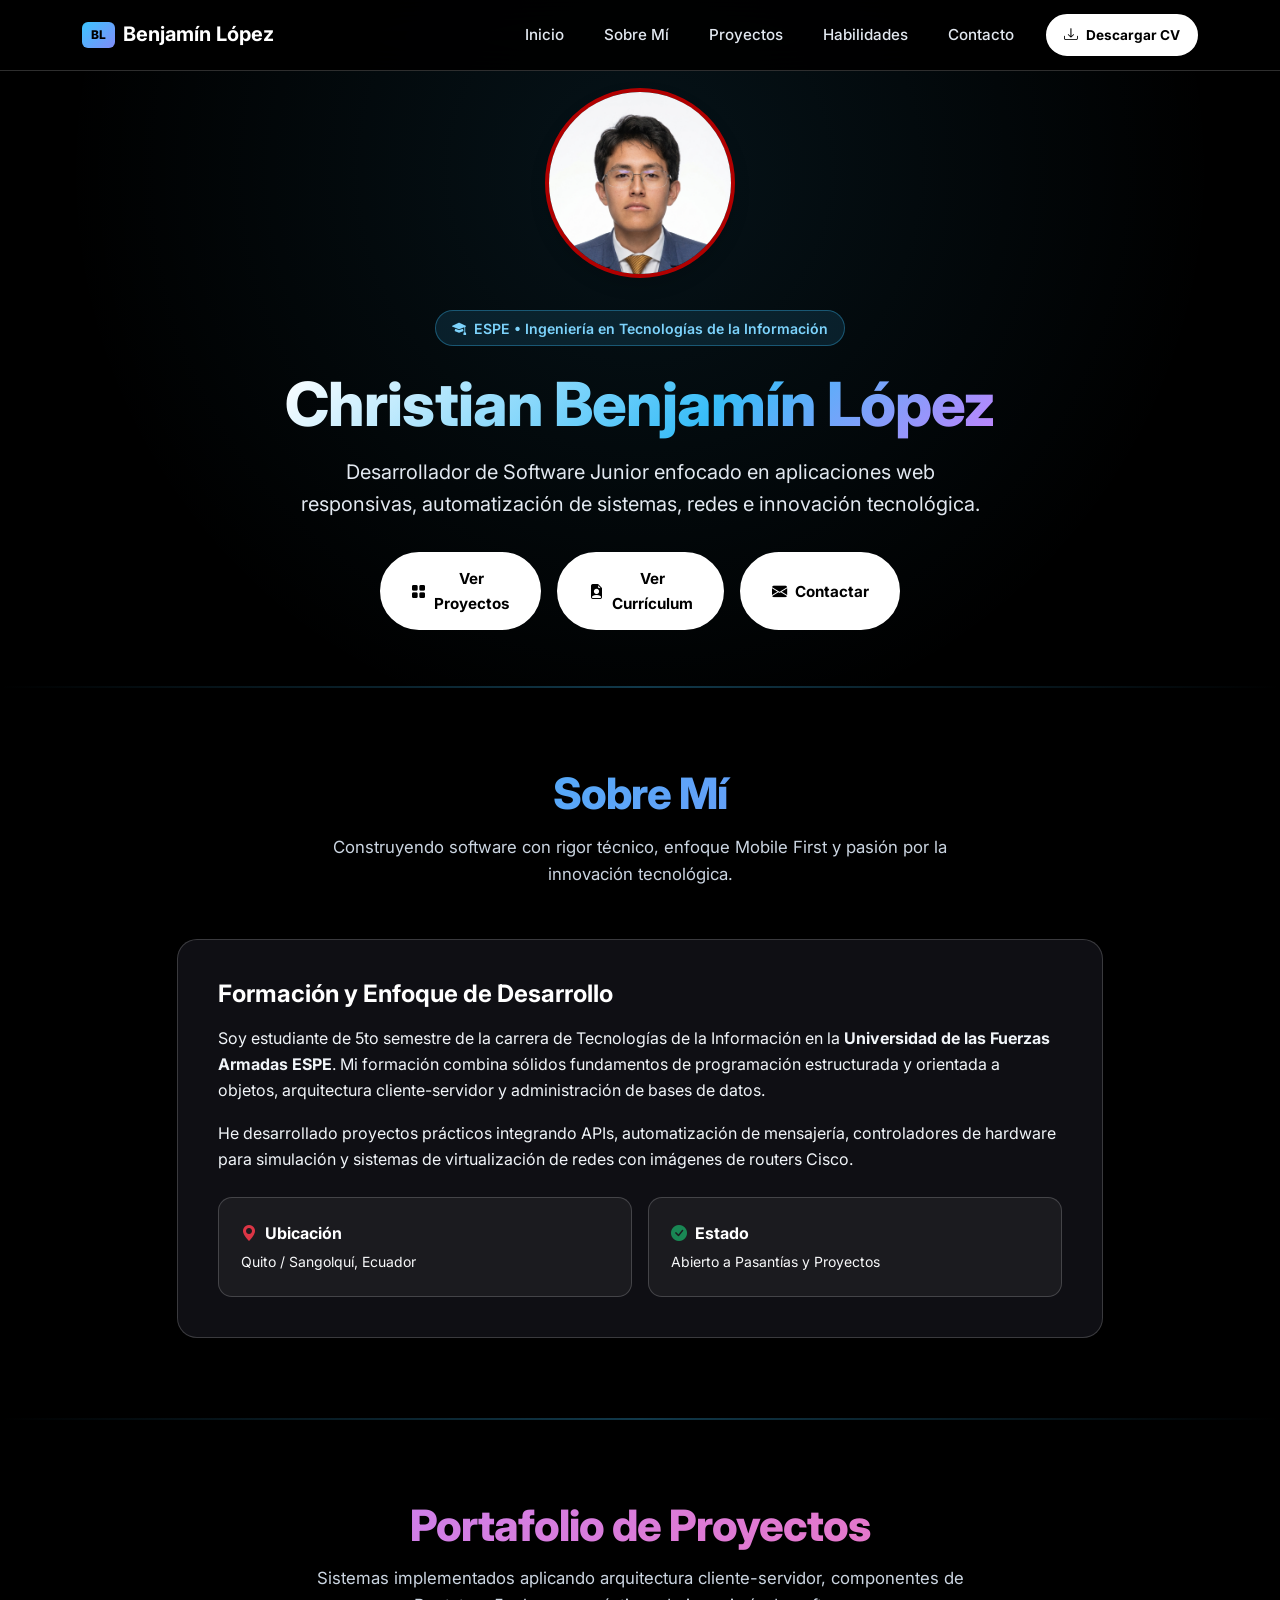
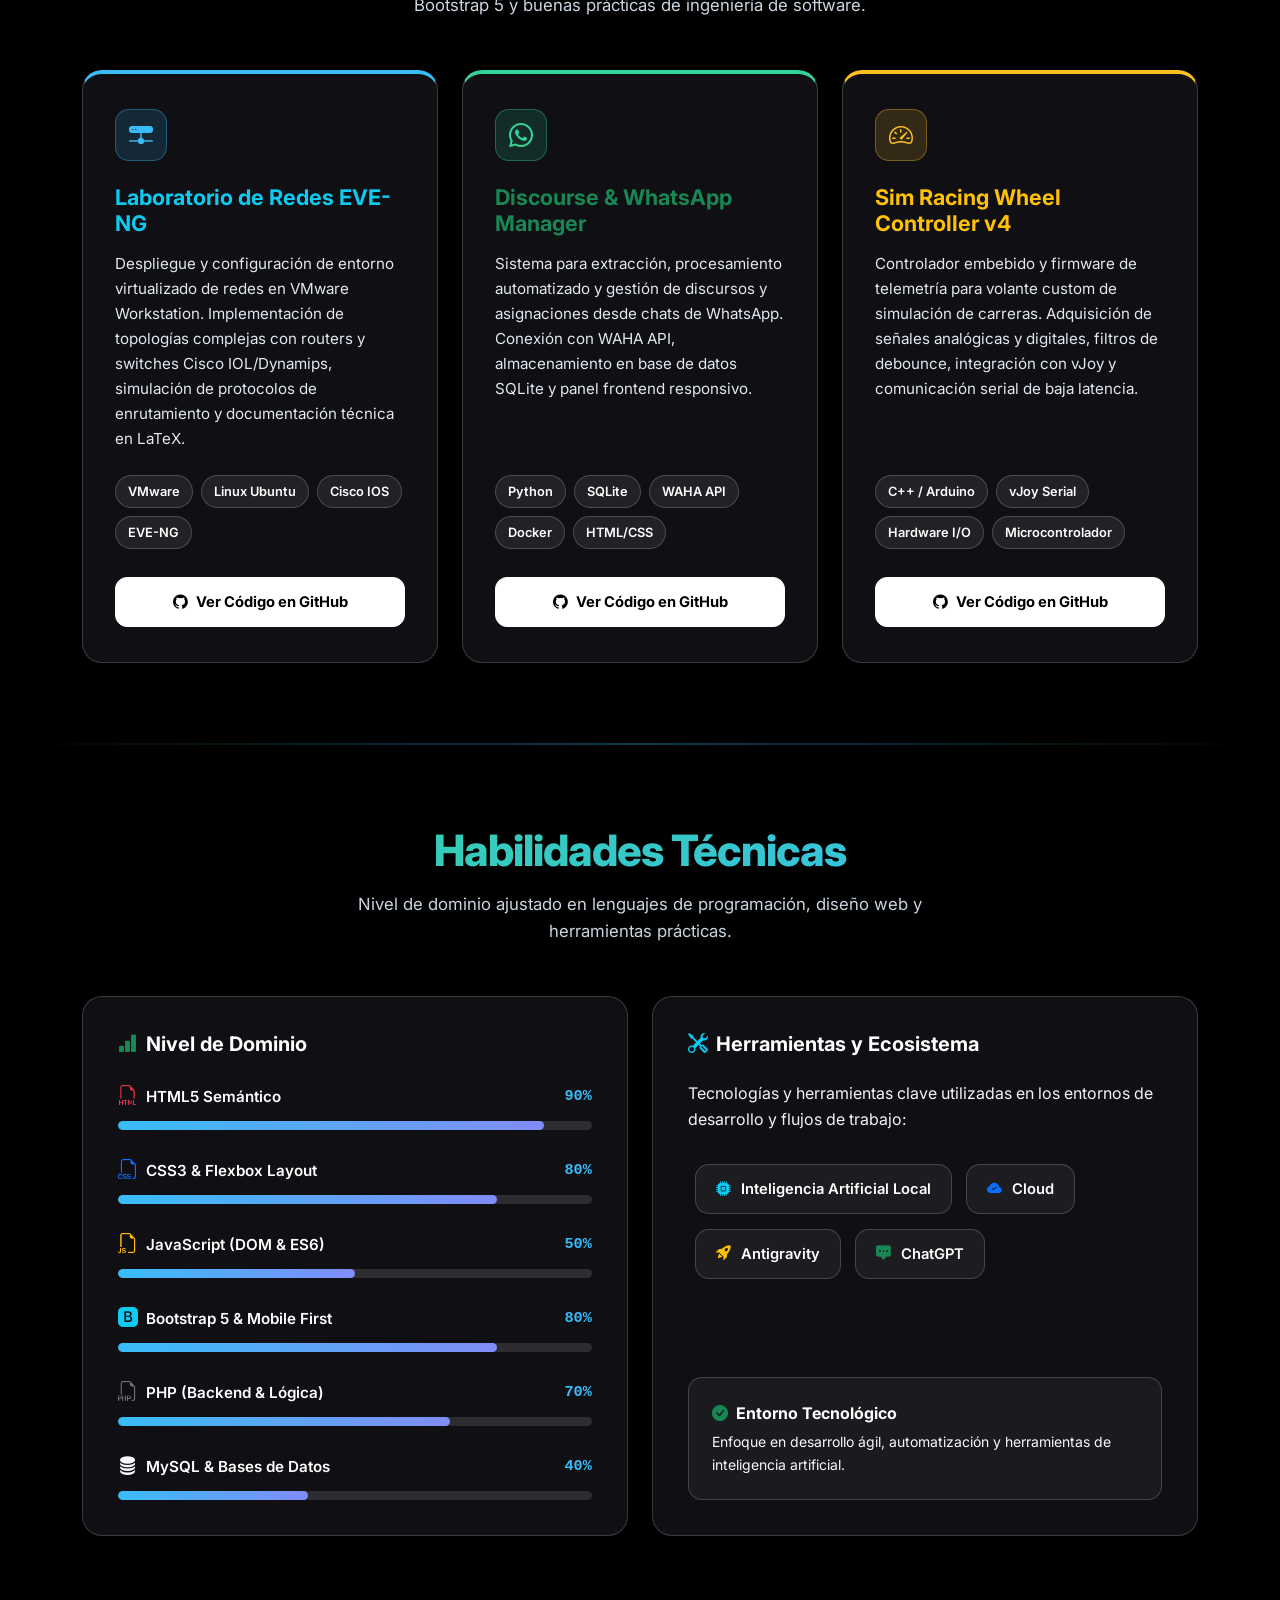
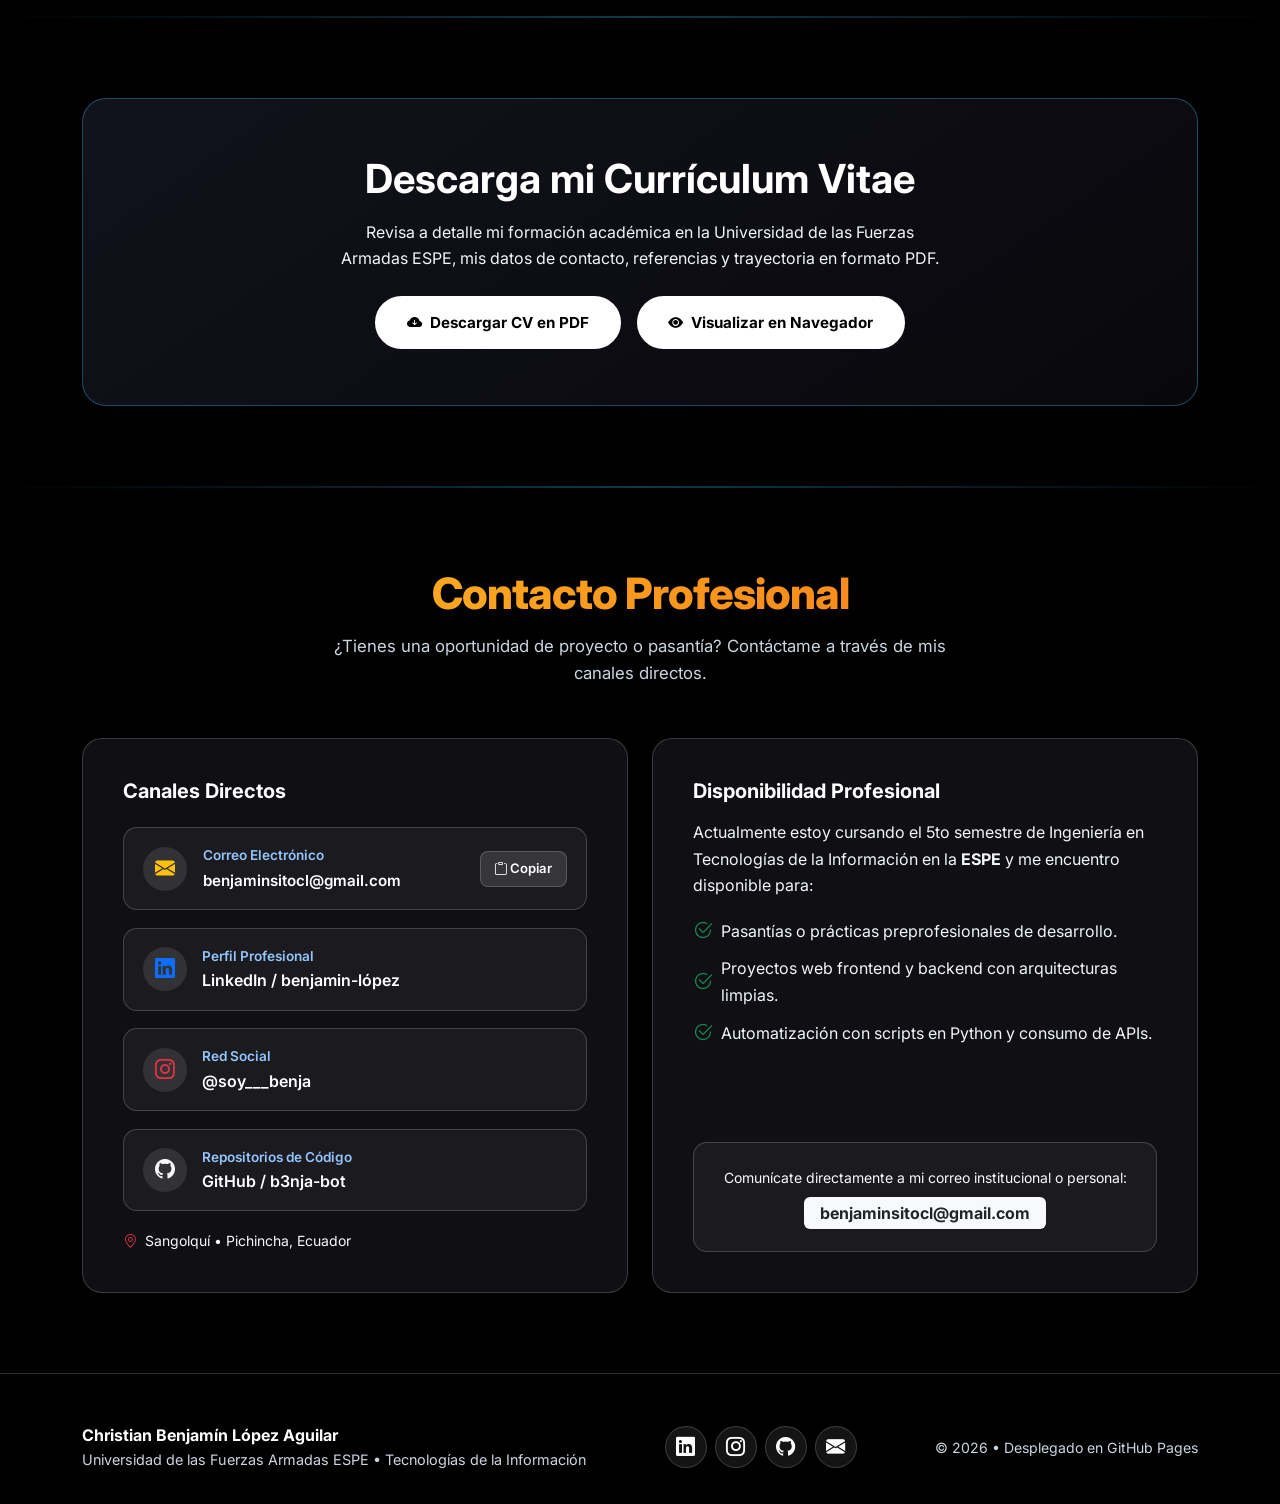
==== Deber 1/index.html @ 5e09d476 "refactor: mover portafolio a carpeta Deber 1 y simplificar README" ====
<!doctype html>
<html lang="es">
  <head>
    <meta charset="UTF-8" />
    <!-- Configuración Mobile First -->
    <meta name="viewport" content="width=device-width, initial-scale=1.0" />
    <meta
      name="description"
      content="Portafolio profesional de Christian Benjamín López Aguilar - Desarrollador de Software Junior y estudiante de Tecnologías de la Información en la Universidad de las Fuerzas Armadas ESPE."
    />
    <meta name="author" content="Christian Benjamín López Aguilar" />
    <title>Benjamín López | Portafolio Profesional</title>

    <!-- Google Fonts: Inter -->
    <link rel="preconnect" href="https://fonts.googleapis.com" />
    <link rel="preconnect" href="https://fonts.gstatic.com" crossorigin />
    <link
      href="https://fonts.googleapis.com/css2?family=Inter:wght@300;400;500;600;700;800&display=swap"
      rel="stylesheet"
    />

    <!-- Bootstrap 5.3 CSS -->
    <link
      href="https://cdn.jsdelivr.net/npm/bootstrap@5.3.3/dist/css/bootstrap.min.css"
      rel="stylesheet"
    />
    <!-- Bootstrap Icons -->
    <link
      href="https://cdn.jsdelivr.net/npm/bootstrap-icons@1.11.3/font/bootstrap-icons.min.css"
      rel="stylesheet"
    />
    <!-- Estilos Personalizados Samsung Dark -->
    <link rel="stylesheet" href="css/styles.css" />
  </head>
  <body>
    <!-- // BARRA DE NAVEGACION // -->
    <nav class="navbar navbar-expand-lg navbar-dark fixed-top navbar-samsung">
      <div class="container">
        <a class="navbar-brand-logo" href="#inicio">
          <span class="brand-badge">BL</span>
          <span>Benjamín López</span>
        </a>

        <!-- Botón Hamburguesa para Mobile First -->
        <button
          class="navbar-toggler navbar-toggler-custom"
          type="button"
          data-bs-toggle="collapse"
          data-bs-target="#navbarContent"
          aria-controls="navbarContent"
          aria-expanded="false"
          aria-label="Abrir navegación"
        >
          <span class="navbar-toggler-icon"></span>
        </button>

        <div class="collapse navbar-collapse" id="navbarContent">
          <ul
            class="navbar-nav ms-auto mb-2 mb-lg-0 align-items-lg-center gap-lg-2"
          >
            <li class="nav-item">
              <a class="nav-link nav-link-custom" href="#inicio">Inicio</a>
            </li>
            <li class="nav-item">
              <a class="nav-link nav-link-custom" href="#sobre-mi">Sobre Mí</a>
            </li>
            <li class="nav-item">
              <a class="nav-link nav-link-custom" href="#proyectos"
                >Proyectos</a
              >
            </li>
            <li class="nav-item">
              <a class="nav-link nav-link-custom" href="#habilidades"
                >Habilidades</a
              >
            </li>
            <li class="nav-item">
              <a class="nav-link nav-link-custom" href="#contacto">Contacto</a>
            </li>
            <li class="nav-item ms-lg-2 mt-2 mt-lg-0">
              <a
                href="src/Curriculum_Benjamin_Lopez.pdf"
                download
                class="btn-samsung-primary py-2 px-3 text-nowrap"
                style="font-size: 0.85rem"
              >
                <i class="bi bi-download"></i> Descargar CV
              </a>
            </li>
          </ul>
        </div>
      </div>
    </nav>

    <!-- // HERO SECTION // -->
    <section id="inicio" class="hero-section d-flex align-items-center">
      <div class="container d-flex flex-column align-items-center text-center">
        <!-- Foto de Perfil Circular Profesional desde SRC -->
        <div class="hero-avatar-wrapper">
          <img
            src="img/perfil.png"
            alt="Foto profesional de Benjamín López"
            class="rounded-circle hero-avatar shadow"
          />
        </div>

        <!-- Tag de Carrera e Institución -->
        <div class="hero-tag">
          <i class="bi bi-mortarboard-fill me-1"></i> ESPE • Ingeniería en
          Tecnologías de la Información
        </div>

        <!-- Título Principal y Perfil -->
        <h1 class="hero-title text-gradient-hero">Christian Benjamín López</h1>

        <p class="hero-subtitle">
          Desarrollador de Software Junior enfocado en aplicaciones web
          responsivas, automatización de sistemas, redes e innovación
          tecnológica.
        </p>

        <!-- Botones de Llamado a la Acción (Flexbox) -->
        <div
          class="d-flex flex-column flex-sm-row gap-3 justify-content-center w-100"
          style="max-width: 520px"
        >
          <a href="#proyectos" class="btn-samsung-primary">
            <i class="bi bi-grid-fill"></i> Ver Proyectos
          </a>
          <a
            href="src/Curriculum_Benjamin_Lopez.pdf"
            target="_blank"
            class="btn-samsung-primary"
          >
            <i class="bi bi-file-earmark-person-fill"></i> Ver Currículum
          </a>
          <a href="#contacto" class="btn-samsung-primary">
            <i class="bi bi-envelope-fill"></i> Contactar
          </a>
        </div>
      </div>
    </section>

    <div class="section-divider"></div>

    <!-- // SOBRE MI // -->
    <section id="sobre-mi" class="section-wrapper">
      <div class="container">
        <div class="section-header">
          <h2 class="section-heading text-gradient-cyan">Sobre Mí</h2>
          <p class="section-description">
            Construyendo software con rigor técnico, enfoque Mobile First y
            pasión por la innovación tecnológica.
          </p>
        </div>

        <div class="row justify-content-center">
          <div class="col-12 col-lg-10">
            <div class="about-card">
              <h3 class="h4 text-white mb-3 fw-bold">
                Formación y Enfoque de Desarrollo
              </h3>
              <p class="mb-3">
                Soy estudiante de 5to semestre de la carrera de Tecnologías de
                la Información en la
                <strong>Universidad de las Fuerzas Armadas ESPE</strong>. Mi
                formación combina sólidos fundamentos de programación
                estructurada y orientada a objetos, arquitectura
                cliente-servidor y administración de bases de datos.
              </p>
              <p class="mb-4">
                He desarrollado proyectos prácticos integrando APIs,
                automatización de mensajería, controladores de hardware para
                simulación y sistemas de virtualización de redes con imágenes de
                routers Cisco.
              </p>

              <!-- Datos Clave en Grid -->
              <div class="row g-3">
                <div class="col-12 col-sm-6">
                  <div class="about-highlight-box">
                    <div class="text-white fw-bold mb-1">
                      <i class="bi bi-geo-alt-fill text-danger me-2"></i
                      >Ubicación
                    </div>
                    <div class="text-light small">
                      Quito / Sangolquí, Ecuador
                    </div>
                  </div>
                </div>
                <div class="col-12 col-sm-6">
                  <div class="about-highlight-box">
                    <div class="text-white fw-bold mb-1">
                      <i class="bi bi-check-circle-fill text-success me-2"></i
                      >Estado
                    </div>
                    <div class="text-light small">
                      Abierto a Pasantías y Proyectos
                    </div>
                  </div>
                </div>
              </div>
            </div>
          </div>
        </div>
      </div>
    </section>

    <div class="section-divider"></div>

    <!-- // PORTAFOLIO DE PROYECTOS // -->
    <section id="proyectos" class="section-wrapper">
      <div class="container">
        <div class="section-header">
          <h2 class="section-heading text-gradient-purple">
            Portafolio de Proyectos
          </h2>
          <p class="section-description">
            Sistemas implementados aplicando arquitectura cliente-servidor,
            componentes de Bootstrap 5 y buenas prácticas de ingeniería de
            software.
          </p>
        </div>

        <!-- Grilla de Bootstrap: 1 tarjeta por fila en móviles (col-12) y 3 en escritorio (col-md-4) -->
        <div class="row g-4">
          <!-- // PROYECTO 1: EVE-NG NETWORKING LAB // -->
          <div class="col-12 col-md-4">
            <div class="project-card project-card-cyan">
              <div class="project-icon-wrapper project-icon-cyan">
                <i class="bi bi-hdd-network-fill"></i>
              </div>
              <h3 class="project-title text-info">
                Laboratorio de Redes EVE-NG
              </h3>
              <p class="project-desc">
                Despliegue y configuración de entorno virtualizado de redes en
                VMware Workstation. Implementación de topologías complejas con
                routers y switches Cisco IOL/Dynamips, simulación de protocolos
                de enrutamiento y documentación técnica en LaTeX.
              </p>
              <div class="tech-badge-container">
                <span class="tech-badge">VMware</span>
                <span class="tech-badge">Linux Ubuntu</span>
                <span class="tech-badge">Cisco IOS</span>
                <span class="tech-badge">EVE-NG</span>
              </div>
              <a
                href="https://github.com/b3nja-bot"
                target="_blank"
                rel="noopener noreferrer"
                class="btn-project-code"
              >
                <i class="bi bi-github"></i> Ver Código en GitHub
              </a>
            </div>
          </div>

          <!-- // PROYECTO 2: DISCOURSE MANAGER // -->
          <div class="col-12 col-md-4">
            <div class="project-card project-card-emerald">
              <div class="project-icon-wrapper project-icon-emerald">
                <i class="bi bi-whatsapp"></i>
              </div>
              <h3 class="project-title text-success">
                Discourse &amp; WhatsApp Manager
              </h3>
              <p class="project-desc">
                Sistema para extracción, procesamiento automatizado y gestión de
                discursos y asignaciones desde chats de WhatsApp. Conexión con
                WAHA API, almacenamiento en base de datos SQLite y panel
                frontend responsivo.
              </p>
              <div class="tech-badge-container">
                <span class="tech-badge">Python</span>
                <span class="tech-badge">SQLite</span>
                <span class="tech-badge">WAHA API</span>
                <span class="tech-badge">Docker</span>
                <span class="tech-badge">HTML/CSS</span>
              </div>
              <a
                href="https://github.com/b3nja-bot"
                target="_blank"
                rel="noopener noreferrer"
                class="btn-project-code"
              >
                <i class="bi bi-github"></i> Ver Código en GitHub
              </a>
            </div>
          </div>

          <!-- // PROYECTO 3: SIM RACING TELEMETRY // -->
          <div class="col-12 col-md-4">
            <div class="project-card project-card-amber">
              <div class="project-icon-wrapper project-icon-amber">
                <i class="bi bi-speedometer2"></i>
              </div>
              <h3 class="project-title text-warning">
                Sim Racing Wheel Controller v4
              </h3>
              <p class="project-desc">
                Controlador embebido y firmware de telemetría para volante
                custom de simulación de carreras. Adquisición de señales
                analógicas y digitales, filtros de debounce, integración con
                vJoy y comunicación serial de baja latencia.
              </p>
              <div class="tech-badge-container">
                <span class="tech-badge">C++ / Arduino</span>
                <span class="tech-badge">vJoy Serial</span>
                <span class="tech-badge">Hardware I/O</span>
                <span class="tech-badge">Microcontrolador</span>
              </div>
              <a
                href="https://github.com/b3nja-bot"
                target="_blank"
                rel="noopener noreferrer"
                class="btn-project-code"
              >
                <i class="bi bi-github"></i> Ver Código en GitHub
              </a>
            </div>
          </div>
        </div>
      </div>
    </section>

    <div class="section-divider"></div>

    <!-- // HABILIDADES TECNICAS (SKILLS) // -->
    <section id="habilidades" class="section-wrapper">
      <div class="container">
        <div class="section-header">
          <h2 class="section-heading text-gradient-emerald">
            Habilidades Técnicas
          </h2>
          <p class="section-description">
            Nivel de dominio ajustado en lenguajes de programación, diseño web y
            herramientas prácticas.
          </p>
        </div>

        <div class="row g-4 align-items-stretch">
          <!-- Columna 1: Barras de Progreso Bootstrap -->
          <div class="col-12 col-lg-6">
            <div class="skills-card">
              <h3
                class="h5 text-white mb-4 fw-bold d-flex align-items-center gap-2"
              >
                <i class="bi bi-bar-chart-fill text-success"></i> Nivel de
                Dominio
              </h3>

              <!-- Skill 1: HTML5 (90%) -->
              <div class="skill-item">
                <div class="skill-info">
                  <span class="skill-name"
                    ><i class="bi bi-filetype-html text-danger fs-5"></i> HTML5
                    Semántico</span
                  >
                  <span class="skill-percent">90%</span>
                </div>
                <div
                  class="progress custom-progress"
                  role="progressbar"
                  aria-label="HTML5"
                  aria-valuenow="90"
                  aria-valuemin="0"
                  aria-valuemax="100"
                >
                  <div
                    class="progress-bar custom-progress-bar"
                    style="width: 90%"
                  ></div>
                </div>
              </div>

              <!-- Skill 2: CSS3 / Flexbox (80%) -->
              <div class="skill-item">
                <div class="skill-info">
                  <span class="skill-name"
                    ><i class="bi bi-filetype-css text-primary fs-5"></i> CSS3
                    &amp; Flexbox Layout</span
                  >
                  <span class="skill-percent">80%</span>
                </div>
                <div
                  class="progress custom-progress"
                  role="progressbar"
                  aria-label="CSS3"
                  aria-valuenow="80"
                  aria-valuemin="0"
                  aria-valuemax="100"
                >
                  <div
                    class="progress-bar custom-progress-bar"
                    style="width: 80%"
                  ></div>
                </div>
              </div>

              <!-- Skill 3: JavaScript (50%) -->
              <div class="skill-item">
                <div class="skill-info">
                  <span class="skill-name"
                    ><i class="bi bi-filetype-js text-warning fs-5"></i>
                    JavaScript (DOM &amp; ES6)</span
                  >
                  <span class="skill-percent">50%</span>
                </div>
                <div
                  class="progress custom-progress"
                  role="progressbar"
                  aria-label="JavaScript"
                  aria-valuenow="50"
                  aria-valuemin="0"
                  aria-valuemax="100"
                >
                  <div
                    class="progress-bar custom-progress-bar"
                    style="width: 50%"
                  ></div>
                </div>
              </div>

              <!-- Skill 4: Bootstrap 5 (80%) -->
              <div class="skill-item">
                <div class="skill-info">
                  <span class="skill-name"
                    ><i class="bi bi-bootstrap-fill text-info fs-5"></i>
                    Bootstrap 5 &amp; Mobile First</span
                  >
                  <span class="skill-percent">80%</span>
                </div>
                <div
                  class="progress custom-progress"
                  role="progressbar"
                  aria-label="Bootstrap 5"
                  aria-valuenow="80"
                  aria-valuemin="0"
                  aria-valuemax="100"
                >
                  <div
                    class="progress-bar custom-progress-bar"
                    style="width: 80%"
                  ></div>
                </div>
              </div>

              <!-- Skill 5: PHP (70%) -->
              <div class="skill-item">
                <div class="skill-info">
                  <span class="skill-name"
                    ><i class="bi bi-filetype-php text-secondary fs-5"></i> PHP
                    (Backend &amp; Lógica)</span
                  >
                  <span class="skill-percent">70%</span>
                </div>
                <div
                  class="progress custom-progress"
                  role="progressbar"
                  aria-label="PHP"
                  aria-valuenow="70"
                  aria-valuemin="0"
                  aria-valuemax="100"
                >
                  <div
                    class="progress-bar custom-progress-bar"
                    style="width: 70%"
                  ></div>
                </div>
              </div>

              <!-- Skill 6: MySQL (40%) -->
              <div class="skill-item mb-0">
                <div class="skill-info">
                  <span class="skill-name"
                    ><i class="bi bi-database-fill text-light fs-5"></i> MySQL
                    &amp; Bases de Datos</span
                  >
                  <span class="skill-percent">40%</span>
                </div>
                <div
                  class="progress custom-progress"
                  role="progressbar"
                  aria-label="MySQL"
                  aria-valuenow="40"
                  aria-valuemin="0"
                  aria-valuemax="100"
                >
                  <div
                    class="progress-bar custom-progress-bar"
                    style="width: 40%"
                  ></div>
                </div>
              </div>
            </div>
          </div>

          <!-- Columna 2: Insignias de Bootstrap y Herramientas -->
          <div class="col-12 col-lg-6">
            <div class="skills-card d-flex flex-column justify-content-between">
              <div>
                <h3
                  class="h5 text-white mb-4 fw-bold d-flex align-items-center gap-2"
                >
                  <i class="bi bi-tools text-info"></i> Herramientas y
                  Ecosistema
                </h3>

                <p class="mb-4">
                  Tecnologías y herramientas clave utilizadas en los entornos de
                  desarrollo y flujos de trabajo:
                </p>

                <!-- Solo las 4 herramientas solicitadas -->
                <div class="d-flex flex-wrap">
                  <span class="skill-pill"
                    ><i class="bi bi-cpu-fill text-info"></i> Inteligencia
                    Artificial Local</span
                  >
                  <span class="skill-pill"
                    ><i class="bi bi-cloud-check-fill text-primary"></i>
                    Cloud</span
                  >
                  <span class="skill-pill"
                    ><i class="bi bi-rocket-takeoff-fill text-warning"></i>
                    Antigravity</span
                  >
                  <span class="skill-pill"
                    ><i class="bi bi-chat-square-dots-fill text-success"></i>
                    ChatGPT</span
                  >
                </div>
              </div>

              <div class="about-highlight-box mt-4">
                <div class="text-white fw-bold mb-1">
                  <i class="bi bi-check-circle-fill text-success me-2"></i
                  >Entorno Tecnológico
                </div>
                <p class="small mb-0 text-light">
                  Enfoque en desarrollo ágil, automatización y herramientas de
                  inteligencia artificial.
                </p>
              </div>
            </div>
          </div>
        </div>
      </div>
    </section>

    <div class="section-divider"></div>

    <!-- // DESCARGA DE CV // -->
    <section class="section-wrapper">
      <div class="container">
        <div class="cv-banner-card text-center">
        

          <h2 class="h1 text-white fw-bold mb-3 ">
            Descarga mi Currículum Vitae
          </h2>
          <p class="mx-auto mb-4" style="max-width: 600px">
            Revisa a detalle mi formación académica en la Universidad de las
            Fuerzas Armadas ESPE, mis datos de contacto, referencias y
            trayectoria en formato PDF.
          </p>

          <!-- Botones con Flexbox -->
          <div
            class="d-flex flex-column flex-sm-row gap-3 justify-content-center"
          >
            <a
              href="src/Curriculum_Benjamin_Lopez.pdf"
              download="Curriculum_Benjamin_Lopez.pdf"
              class="btn-samsung-primary"
            >
              <i class="bi bi-cloud-arrow-down-fill"></i> Descargar CV en PDF
            </a>
            <a
              href="src/Curriculum_Benjamin_Lopez.pdf"
              target="_blank"
              class="btn-samsung-primary"
            >
              <i class="bi bi-eye-fill"></i> Visualizar en Navegador
            </a>
          </div>
        </div>
      </div>
    </section>

    <div class="section-divider"></div>

    <!-- // CONTACTO Y REDES // -->
    <section id="contacto" class="section-wrapper">
      <div class="container">
        <div class="section-header">
          <h2 class="section-heading text-gradient-amber">
            Contacto Profesional
          </h2>
          <p class="section-description">
            ¿Tienes una oportunidad de proyecto o pasantía? Contáctame a través
            de mis canales directos.
          </p>
        </div>

        <div class="row g-4">
          <!-- Enlaces Rápidos y Canales Directos -->
          <div class="col-12 col-lg-6">
            <div class="contact-card">
              <h3 class="h5 text-white mb-4 fw-bold">Canales Directos</h3>

              <!-- Correo con Copiado -->
              <div
                class="contact-link-box d-flex justify-content-between align-items-center"
              >
                <div class="d-flex align-items-center gap-3">
                  <div class="contact-icon-circle text-warning">
                    <i class="bi bi-envelope-fill"></i>
                  </div>
                  <div>
                    <span class="contact-label">Correo Electrónico</span>
                    <span class="contact-email-text"
                      >benjaminsitocl@gmail.com</span
                    >
                  </div>
                </div>
                <button
                  type="button"
                  id="btnCopyEmail"
                  class="copy-email-btn"
                  title="Copiar correo"
                >
                  <i class="bi bi-clipboard"></i> Copiar
                </button>
              </div>

              <!-- LinkedIn -->
              <a
                href="https://www.linkedin.com/in/benjamin-l%C3%B3pez-b51396404?utm_source=share_via&amp;utm_content=profile&amp;utm_medium=member_android"
                target="_blank"
                rel="noopener noreferrer"
                class="contact-link-box"
              >
                <div class="contact-icon-circle text-primary">
                  <i class="bi bi-linkedin"></i>
                </div>
                <div>
                  <span class="contact-label">Perfil Profesional</span>
                  <span class="fw-semibold text-white"
                    >LinkedIn / benjamin-lópez</span
                  >
                </div>
              </a>

              <!-- Instagram -->
              <a
                href="https://www.instagram.com/soy___benja?srtk=bWE3M2FxMW0xbjNr"
                target="_blank"
                rel="noopener noreferrer"
                class="contact-link-box"
              >
                <div class="contact-icon-circle text-danger">
                  <i class="bi bi-instagram"></i>
                </div>
                <div>
                  <span class="contact-label">Red Social</span>
                  <span class="fw-semibold text-white">@soy___benja</span>
                </div>
              </a>

              <!-- GitHub -->
              <a
                href="https://github.com/b3nja-bot"
                target="_blank"
                rel="noopener noreferrer"
                class="contact-link-box"
              >
                <div class="contact-icon-circle text-light">
                  <i class="bi bi-github"></i>
                </div>
                <div>
                  <span class="contact-label">Repositorios de Código</span>
                  <span class="fw-semibold text-white">GitHub / b3nja-bot</span>
                </div>
              </a>

              <div class="small mt-3 text-light">
                <i class="bi bi-geo-alt me-1 text-danger"></i> Sangolquí •
                Pichincha, Ecuador
              </div>
            </div>
          </div>

          <!-- Tarjeta de Mensaje Rápido e Información -->
          <div class="col-12 col-lg-6">
            <div
              class="contact-card d-flex flex-column justify-content-between"
            >
              <div>
                <h3 class="h5 text-white mb-3 fw-bold">
                  Disponibilidad Profesional
                </h3>
                <p class="mb-3">
                  Actualmente estoy cursando el 5to semestre de Ingeniería en
                  Tecnologías de la Información en la <strong>ESPE</strong> y me
                  encuentro disponible para:
                </p>

                <ul class="list-unstyled mb-4">
                  <li class="mb-2 d-flex align-items-center gap-2">
                    <i class="bi bi-check2-circle text-success fs-5"></i>
                    <span
                      >Pasantías o prácticas preprofesionales de
                      desarrollo.</span
                    >
                  </li>
                  <li class="mb-2 d-flex align-items-center gap-2">
                    <i class="bi bi-check2-circle text-success fs-5"></i>
                    <span
                      >Proyectos web frontend y backend con arquitecturas
                      limpias.</span
                    >
                  </li>
                  <li class="mb-2 d-flex align-items-center gap-2">
                    <i class="bi bi-check2-circle text-success fs-5"></i>
                    <span
                      >Automatización con scripts en Python y consumo de
                      APIs.</span
                    >
                  </li>
                </ul>
              </div>

              <div class="about-highlight-box text-center">
                <p class="small text-light mb-2">
                  Comunícate directamente a mi correo institucional o personal:
                </p>
                <span class="badge bg-light text-dark fs-6 py-2 px-3 fw-bold"
                  >benjaminsitocl@gmail.com</span
                >
              </div>
            </div>
          </div>
        </div>
      </div>
    </section>

    <!-- // FOOTER // -->
    <footer class="footer-samsung">
      <div class="container">
        <div
          class="d-flex flex-column flex-md-row justify-content-between align-items-center gap-3"
        >
          <div class="text-center text-md-start">
            <div class="text-white fw-bold fs-6">
              Christian Benjamín López Aguilar
            </div>
            <div class="footer-subtitle">
              Universidad de las Fuerzas Armadas ESPE • Tecnologías de la
              Información
            </div>
          </div>

          <!-- Iconos Sociales -->
          <div class="d-flex gap-2">
            <a
              href="https://www.linkedin.com/in/benjamin-l%C3%B3pez-b51396404?utm_source=share_via&amp;utm_content=profile&amp;utm_medium=member_android"
              target="_blank"
              rel="noopener noreferrer"
              class="social-icon-btn"
              aria-label="LinkedIn"
            >
              <i class="bi bi-linkedin"></i>
            </a>
            <a
              href="https://www.instagram.com/soy___benja?srtk=bWE3M2FxMW0xbjNr"
              target="_blank"
              rel="noopener noreferrer"
              class="social-icon-btn"
              aria-label="Instagram"
            >
              <i class="bi bi-instagram"></i>
            </a>
            <a
              href="https://github.com/b3nja-bot"
              target="_blank"
              rel="noopener noreferrer"
              class="social-icon-btn"
              aria-label="GitHub"
            >
              <i class="bi bi-github"></i>
            </a>
            <a
              href="mailto:benjaminsitocl@gmail.com"
              class="social-icon-btn"
              aria-label="Email"
            >
              <i class="bi bi-envelope-fill"></i>
            </a>
          </div>

          <div class="text-center text-md-end footer-badge-text">
            © 2026 • Desplegado en GitHub Pages
          </div>
        </div>
      </div>
    </footer>

    <!-- Bootstrap 5.3 Bundle con Popper JS -->
    <script src="https://cdn.jsdelivr.net/npm/bootstrap@5.3.3/dist/js/bootstrap.bundle.min.js"></script>
    <!-- Scripts Personalizados -->
    <script src="js/main.js"></script>
  </body>
</html>
---- Deber 1/css/styles.css ----
/* ==========================================================================
   PORTAFOLIO PROFESIONAL - BENJAMÍN LÓPEZ
   ESTILO: SAMSUNG DARK CON ALTA LEGIBILIDAD Y CONTRASTE
   TECNOLOGÍAS: HTML5, CSS3, BOOTSTRAP 5, JAVASCRIPT
   ========================================================================== */

/* // VARIABLES GLOBALES Y PALETA DE COLORES // */
:root {
  --bg-main: #000000;
  --bg-surface-1: #0f0f14;
  --bg-surface-2: #161620;
  --border-subtle: rgba(255, 255, 255, 0.18);
  --border-highlight: rgba(255, 255, 255, 0.35);
  
  /* Textos de alta legibilidad y contraste */
  --text-primary: #ffffff;
  --text-secondary: #f1f5f9; /* Blanco suave muy legible */
  --text-muted: #cbd5e1;     /* Plateado claro, nunca oscuro */
  
  /* Acentos de color temáticos */
  --accent-cyan: #38bdf8;
  --accent-purple: #c084fc;
  --accent-emerald: #34d399;
  --accent-amber: #fbbf24;

  --transition-smooth: all 0.3s cubic-bezier(0.16, 1, 0.3, 1);
}

/* // RESET Y ESTILOS BASE // */
* {
  margin: 0;
  padding: 0;
  box-sizing: border-box;
}

html, body {
  max-width: 100%;
  overflow-x: hidden;
  position: relative;
}

html {
  scroll-behavior: smooth;
  scroll-padding-top: 80px;
}

body {
  background-color: var(--bg-main);
  color: var(--text-secondary);
  font-family: 'Inter', -apple-system, BlinkMacSystemFont, 'Segoe UI', Roboto, sans-serif;
  line-height: 1.65;
  -webkit-font-smoothing: antialiased;
}

/* // TITULOS Y DEGRADADOS DE COLOR // */
.text-gradient-hero {
  background: linear-gradient(135deg, #ffffff 0%, #38bdf8 60%, #c084fc 100%);
  -webkit-background-clip: text;
  -webkit-text-fill-color: transparent;
}

.text-gradient-cyan {
  background: linear-gradient(135deg, #38bdf8, #818cf8);
  -webkit-background-clip: text;
  -webkit-text-fill-color: transparent;
}

.text-gradient-purple {
  background: linear-gradient(135deg, #c084fc, #f472b6);
  -webkit-background-clip: text;
  -webkit-text-fill-color: transparent;
}

.text-gradient-emerald {
  background: linear-gradient(135deg, #34d399, #38bdf8);
  -webkit-background-clip: text;
  -webkit-text-fill-color: transparent;
}

.text-gradient-amber {
  background: linear-gradient(135deg, #fbbf24, #f97316);
  -webkit-background-clip: text;
  -webkit-text-fill-color: transparent;
}

/* // BARRA DE NAVEGACION // */
.navbar-samsung {
  background-color: rgba(0, 0, 0, 0.92);
  backdrop-filter: blur(20px);
  -webkit-backdrop-filter: blur(20px);
  border-bottom: 1px solid var(--border-subtle);
  padding: 0.85rem 0;
  transition: var(--transition-smooth);
}

.navbar-brand-logo {
  font-size: 1.25rem;
  font-weight: 700;
  color: #ffffff;
  display: flex;
  align-items: center;
  gap: 0.5rem;
  text-decoration: none;
}

.brand-badge {
  background: linear-gradient(135deg, #3bc4ff, #818cf8);
  color: #000000;
  font-size: 0.75rem;
  font-weight: 800;
  padding: 0.2rem 0.55rem;
  border-radius: 6px;
}

.nav-link-custom {
  color: #e2e8f0;
  font-size: 0.95rem;
  font-weight: 500;
  padding: 0.5rem 1rem !important;
  border-radius: 9999px;
  transition: var(--transition-smooth);
}

.nav-link-custom:hover,
.nav-link-custom.active {
  color: #ffffff;
  background-color: rgba(56, 189, 248, 0.2);
}

.navbar-toggler-custom {
  border: 1px solid rgba(255, 255, 255, 0.35);
  background: rgba(255, 255, 255, 0.08);
  color: #ffffff;
  padding: 0.45rem 0.75rem;
  border-radius: 8px;
}

.navbar-toggler-custom .navbar-toggler-icon {
  filter: brightness(0) invert(1);
}

/* // HERO SECTION // */
.hero-section {
  min-height: 680px;
  max-height: 840px;
  position: relative;
  padding: 5.5rem 0 3.5rem;
  background: radial-gradient(circle at 50% 25%, rgba(56, 189, 248, 0.1) 0%, transparent 70%);
}

.hero-avatar-wrapper {
  position: relative;
  display: inline-block;
  margin-bottom: 2rem;
}

.hero-avatar {
  width: 190px;
  height: 190px;
  object-fit: cover;
  object-position: center 10%;
  border: 4px solid #b10000;
  transition: var(--transition-smooth);
}

.hero-avatar-wrapper:hover .hero-avatar {
  transform: scale(1.1);
}



.hero-title {
  font-size: clamp(2.2rem, 5.5vw, 3.8rem);
  font-weight: 800;
  letter-spacing: -1px;
  line-height: 1.15;
  margin-bottom: 1rem;
}

.hero-subtitle {
  font-size: clamp(1rem, 2.2vw, 1.25rem);
  color: #e2e8f0;
  font-weight: 400;
  max-width: 680px;
  margin: 0 auto 2rem;
  line-height: 1.6;
}

.hero-tag {
  display: inline-block;
  max-width: 90vw;
  background-color: rgba(56, 189, 248, 0.12);
  border: 1px solid rgba(56, 189, 248, 0.35);
  color: #7dd3fc;
  font-size: clamp(0.78rem, 2.2vw, 0.88rem);
  font-weight: 600;
  padding: 0.35rem 1rem;
  border-radius: 9999px;
  margin-bottom: 1.5rem;
}

/* // BOTONES SAMSUNG // */
.btn-samsung-primary {
  background-color: #ffffff;
  color: #000000;
  font-weight: 700;
  font-size: 0.95rem;
  padding: 0.75rem 1.85rem;
  border-radius: 9999px;
  border: 2px solid #ffffff;
  transition: var(--transition-smooth);
  text-decoration: none;
  display: inline-flex;
  align-items: center;
  justify-content: center;
  gap: 0.5rem;
}

.btn-samsung-primary:hover {
  background-color: #000000;
  color: #ffffff;
  border-color: var(--accent-cyan);
  box-shadow: 0 0 25px rgba(56, 189, 248, 0.4);
  transform: translateY(-2px);
}

/* // SECCIONES COMUNES // */
.section-wrapper {
  padding: 5rem 0;
  position: relative;
}

.section-divider {
  width: 100%;
  height: 2px;
  background: linear-gradient(90deg, transparent, rgba(56, 189, 248, 0.3), transparent);
}

.section-header {
  text-align: center;
  margin-bottom: 3.2rem;
}

.section-heading {
  font-size: clamp(2rem, 3.8vw, 2.7rem);
  font-weight: 800;
  letter-spacing: -1px;
  margin-bottom: 0.85rem;
}

.section-description {
  color: #cbd5e1;
  font-size: 1.05rem;
  max-width: 650px;
  margin: 0 auto;
  line-height: 1.6;
}

/* // SOBRE MI // */
.about-card {
  background-color: var(--bg-surface-1);
  border: 1px solid var(--border-subtle);
  border-radius: 20px;
  padding: 2.5rem;
  transition: var(--transition-smooth);
}

.about-card:hover {
  border-color: var(--accent-cyan);
  background-color: var(--bg-surface-2);
}

.about-highlight-box {
  background: rgba(255, 255, 255, 0.05);
  border: 1px solid var(--border-subtle);
  border-radius: 14px;
  padding: 1.4rem;
}

/* // TARJETAS DE PROYECTOS // */
.project-card {
  background-color: var(--bg-surface-1);
  border: 1px solid var(--border-subtle);
  border-radius: 20px;
  height: 100%;
  display: flex;
  flex-direction: column;
  padding: 2.2rem 2rem;
  transition: var(--transition-smooth);
}

.project-card:hover {
  transform: translateY(-8px);
  box-shadow: 0 20px 40px rgba(0, 0, 0, 0.9);
}

.project-card-cyan {
  border-top: 4px solid var(--accent-cyan);
}
.project-card-cyan:hover {
  border-color: var(--accent-cyan);
  box-shadow: 0 15px 35px rgba(56, 189, 248, 0.25);
}

.project-card-emerald {
  border-top: 4px solid var(--accent-emerald);
}
.project-card-emerald:hover {
  border-color: var(--accent-emerald);
  box-shadow: 0 15px 35px rgba(52, 211, 153, 0.25);
}

.project-card-amber {
  border-top: 4px solid var(--accent-amber);
}
.project-card-amber:hover {
  border-color: var(--accent-amber);
  box-shadow: 0 15px 35px rgba(251, 191, 36, 0.25);
}

.project-icon-wrapper {
  width: 52px;
  height: 52px;
  border-radius: 14px;
  display: flex;
  align-items: center;
  justify-content: center;
  font-size: 1.5rem;
  margin-bottom: 1.5rem;
}

.project-icon-cyan {
  background: rgba(56, 189, 248, 0.15);
  color: var(--accent-cyan);
  border: 1px solid rgba(56, 189, 248, 0.35);
}

.project-icon-emerald {
  background: rgba(52, 211, 153, 0.15);
  color: var(--accent-emerald);
  border: 1px solid rgba(52, 211, 153, 0.35);
}

.project-icon-amber {
  background: rgba(251, 191, 36, 0.15);
  color: var(--accent-amber);
  border: 1px solid rgba(251, 191, 36, 0.35);
}

.project-title {
  font-size: 1.35rem;
  font-weight: 700;
  color: #ffffff;
  margin-bottom: 0.85rem;
}

.project-desc {
  color: #e2e8f0;
  font-size: 0.95rem;
  line-height: 1.65;
  margin-bottom: 1.5rem;
  flex-grow: 1;
}

.tech-badge-container {
  display: flex;
  flex-wrap: wrap;
  gap: 0.5rem;
  margin-bottom: 1.75rem;
}

.tech-badge {
  background-color: rgba(255, 255, 255, 0.08);
  border: 1px solid rgba(255, 255, 255, 0.2);
  color: #ffffff;
  font-size: 0.8rem;
  font-weight: 600;
  padding: 0.3rem 0.75rem;
  border-radius: 9999px;
}

.btn-project-code {
  background: #ffffff;
  color: #000000;
  font-weight: 700;
  font-size: 0.92rem;
  padding: 0.75rem 1rem;
  border-radius: 12px;
  text-decoration: none;
  display: flex;
  align-items: center;
  justify-content: center;
  gap: 0.5rem;
  transition: var(--transition-smooth);
  border: 1px solid #ffffff;
}

.btn-project-code:hover {
  background: #000000;
  color: #ffffff;
  border-color: #ffffff;
  transform: translateY(-2px);
}

/* // HABILIDADES TECNICAS // */
.skills-card {
  background-color: var(--bg-surface-1);
  border: 1px solid var(--border-subtle);
  border-radius: 20px;
  padding: 2.2rem;
  height: 100%;
}

.skills-card:hover {
  border-color: var(--accent-emerald);
  background-color: var(--bg-surface-2);
}

.skill-item {
  margin-bottom: 1.5rem;
}

.skill-info {
  display: flex;
  justify-content: space-between;
  align-items: center;
  margin-bottom: 0.5rem;
  font-size: 0.95rem;
  font-weight: 600;
}

.skill-name {
  color: #ffffff;
  display: flex;
  align-items: center;
  gap: 0.5rem;
}

.skill-percent {
  color: var(--accent-cyan);
  font-size: 0.95rem;
  font-family: monospace;
  font-weight: 700;
}

.custom-progress {
  height: 9px;
  background-color: rgba(255, 255, 255, 0.12);
  border-radius: 9999px;
  overflow: hidden;
}

.custom-progress-bar {
  background: linear-gradient(90deg, #38bdf8, #818cf8);
  border-radius: 9999px;
}

.skill-pill {
  background: rgba(255, 255, 255, 0.06);
  border: 1px solid var(--border-subtle);
  color: #ffffff;
  padding: 0.75rem 1.25rem;
  border-radius: 14px;
  font-size: 0.92rem;
  font-weight: 600;
  display: inline-flex;
  align-items: center;
  gap: 0.6rem;
  margin: 0.45rem;
  transition: var(--transition-smooth);
}

.skill-pill:hover {
  background: rgba(56, 189, 248, 0.2);
  border-color: var(--accent-cyan);
  transform: translateY(-2px);
}

/* // DESCARGA DE CV // */
.cv-banner-card {
  background: linear-gradient(145deg, #12121c 0%, #08080c 100%);
  border: 1px solid rgba(56, 189, 248, 0.35);
  border-radius: 24px;
  padding: 3.5rem 2.5rem;
  position: relative;
  overflow: hidden;
  box-shadow: 0 20px 50px rgba(0, 0, 0, 0.9);
}

/* // CONTACTO Y FOOTER // */
.contact-card {
  background-color: var(--bg-surface-1);
  border: 1px solid var(--border-subtle);
  border-radius: 20px;
  padding: 2.5rem;
  height: 100%;
}

.contact-link-box {
  display: flex;
  align-items: center;
  gap: 0.95rem;
  padding: 1rem 1.2rem;
  background: rgba(255, 255, 255, 0.05);
  border: 1px solid var(--border-subtle);
  border-radius: 14px;
  text-decoration: none;
  color: #ffffff;
  margin-bottom: 1.1rem;
  transition: var(--transition-smooth);
}

.contact-link-box:hover {
  background: rgba(255, 255, 255, 0.1);
  border-color: var(--accent-amber);
  color: #ffffff;
  transform: translateX(4px);
}

.contact-icon-circle {
  width: 44px;
  height: 44px;
  border-radius: 50%;
  background: rgba(255, 255, 255, 0.1);
  display: flex;
  align-items: center;
  justify-content: center;
  font-size: 1.25rem;
  color: #ffffff;
  flex-shrink: 0;
}

.contact-label {
  font-size: 0.85rem;
  font-weight: 600;
  color: #93c5fd; /* Azul claro visible y legible */
  display: block;
}

.contact-email-text {
  font-size: 0.95rem;
  font-weight: 600;
  color: #ffffff;
}

.copy-email-btn {
  background: rgba(255, 255, 255, 0.12);
  border: 1px solid var(--border-subtle);
  color: #ffffff;
  padding: 0.4rem 0.85rem;
  border-radius: 8px;
  font-size: 0.82rem;
  font-weight: 600;
  cursor: pointer;
  transition: var(--transition-smooth);
  white-space: nowrap;
}

.copy-email-btn:hover {
  background: #ffffff;
  color: #000000;
}

/* Footer de Alto Contraste */
.footer-samsung {
  background-color: #000000;
  border-top: 1px solid var(--border-subtle);
  padding: 3rem 0 2rem;
  color: #f1f5f9; /* Texto claro muy legible */
}

.footer-subtitle {
  color: #cbd5e1; /* Plateado claro */
  font-size: 0.9rem;
}

.footer-badge-text {
  color: #cbd5e1;
  font-size: 0.88rem;
}

.social-icon-btn {
  width: 42px;
  height: 42px;
  border-radius: 50%;
  background: rgba(255, 255, 255, 0.08);
  border: 1px solid var(--border-subtle);
  color: #ffffff;
  display: inline-flex;
  align-items: center;
  justify-content: center;
  text-decoration: none;
  font-size: 1.2rem;
  transition: var(--transition-smooth);
}

.social-icon-btn:hover {
  background: #ffffff;
  color: #000000;
  border-color: #ffffff;
  transform: translateY(-3px);
}

/* // RESPONSIVE MOBILE FIRST // */
@media (max-width: 767.98px) {
  .hero-section {
    padding: 5rem 0 2.5rem;
    min-height: auto;
  }

  .hero-avatar {
    width: 160px;
    height: 160px;
  }

  .section-wrapper {
    padding: 3.5rem 0;
  }

  .about-card,
  .skills-card,
  .contact-card,
  .project-card {
    padding: 1.6rem 1.25rem;
    border-radius: 16px;
  }

  .contact-link-box {
    padding: 0.9rem 1rem;
    flex-wrap: wrap;
    gap: 0.75rem;
  }

  .cv-banner-card {
    padding: 2.2rem 1.25rem;
    border-radius: 18px;
  }

  .btn-samsung-primary {
    width: 100%;
  }

  .navbar-brand-logo {
    font-size: 1.1rem;
  }
}
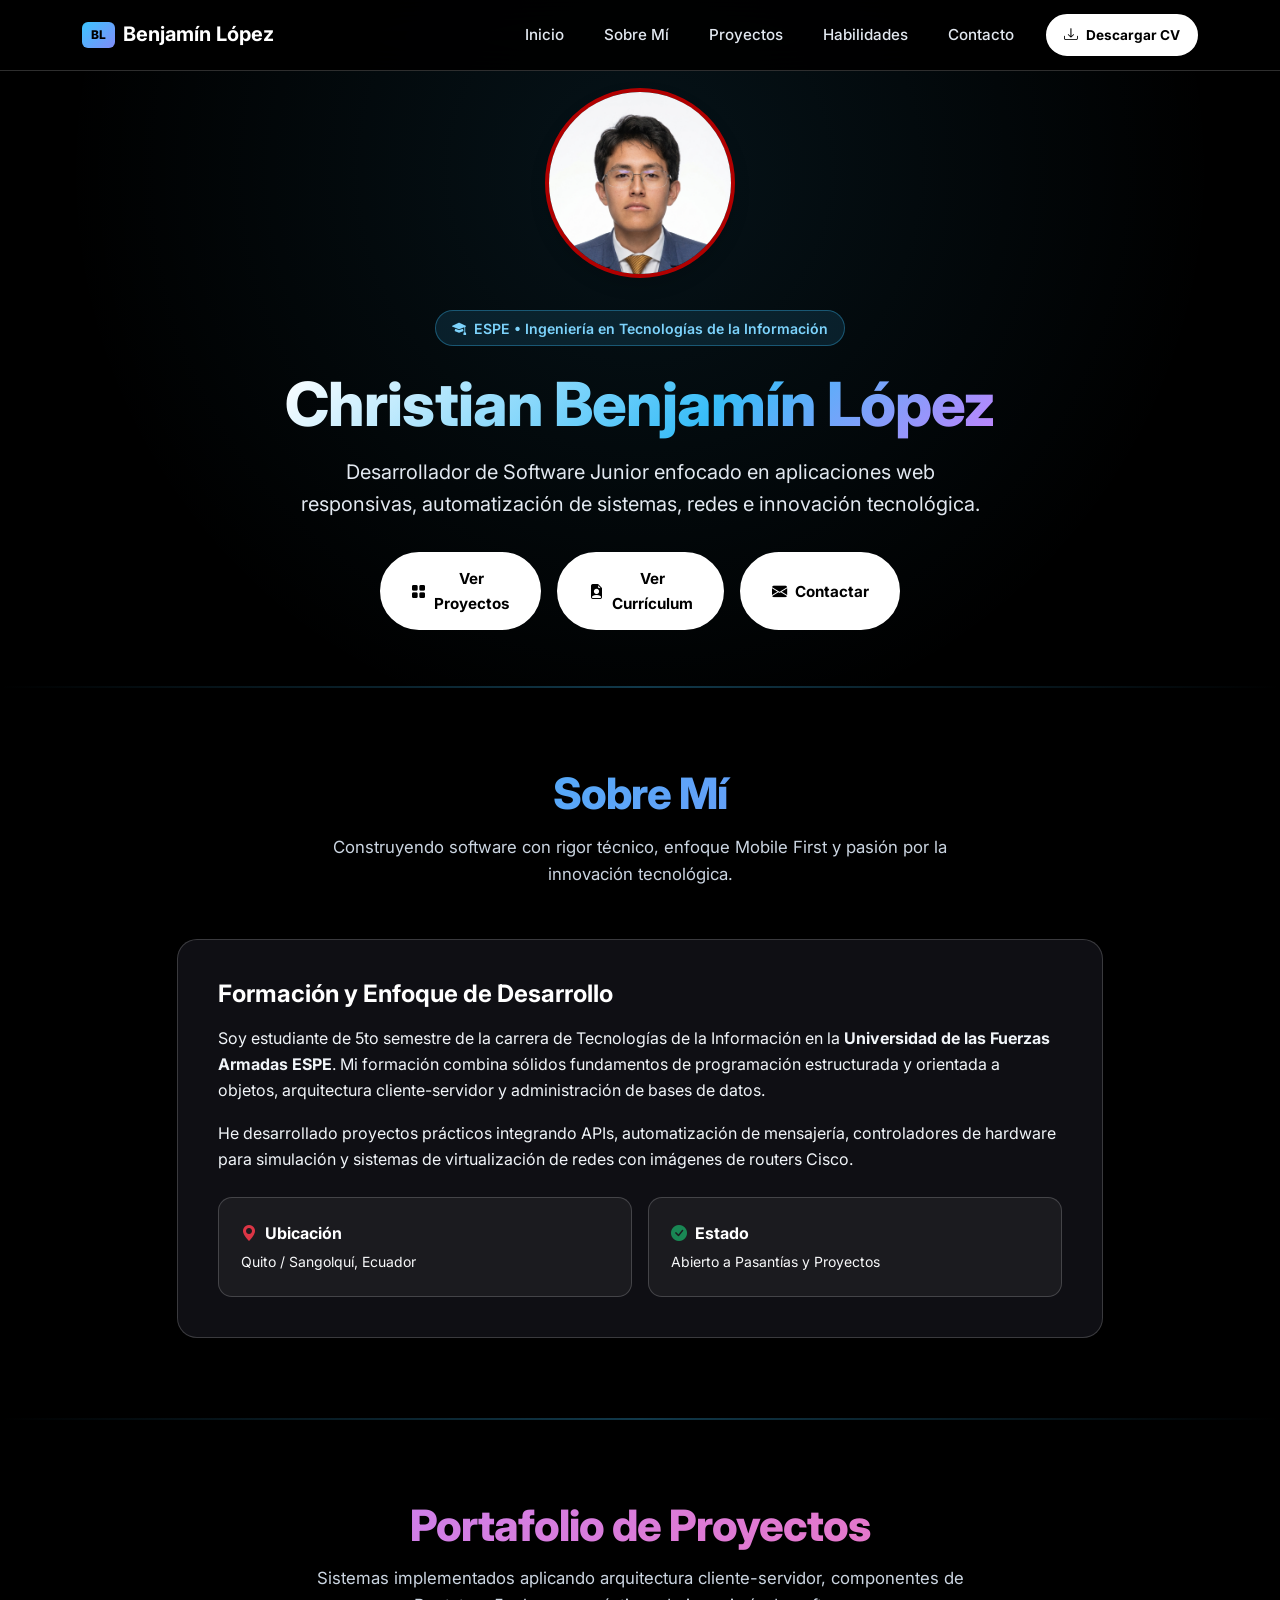
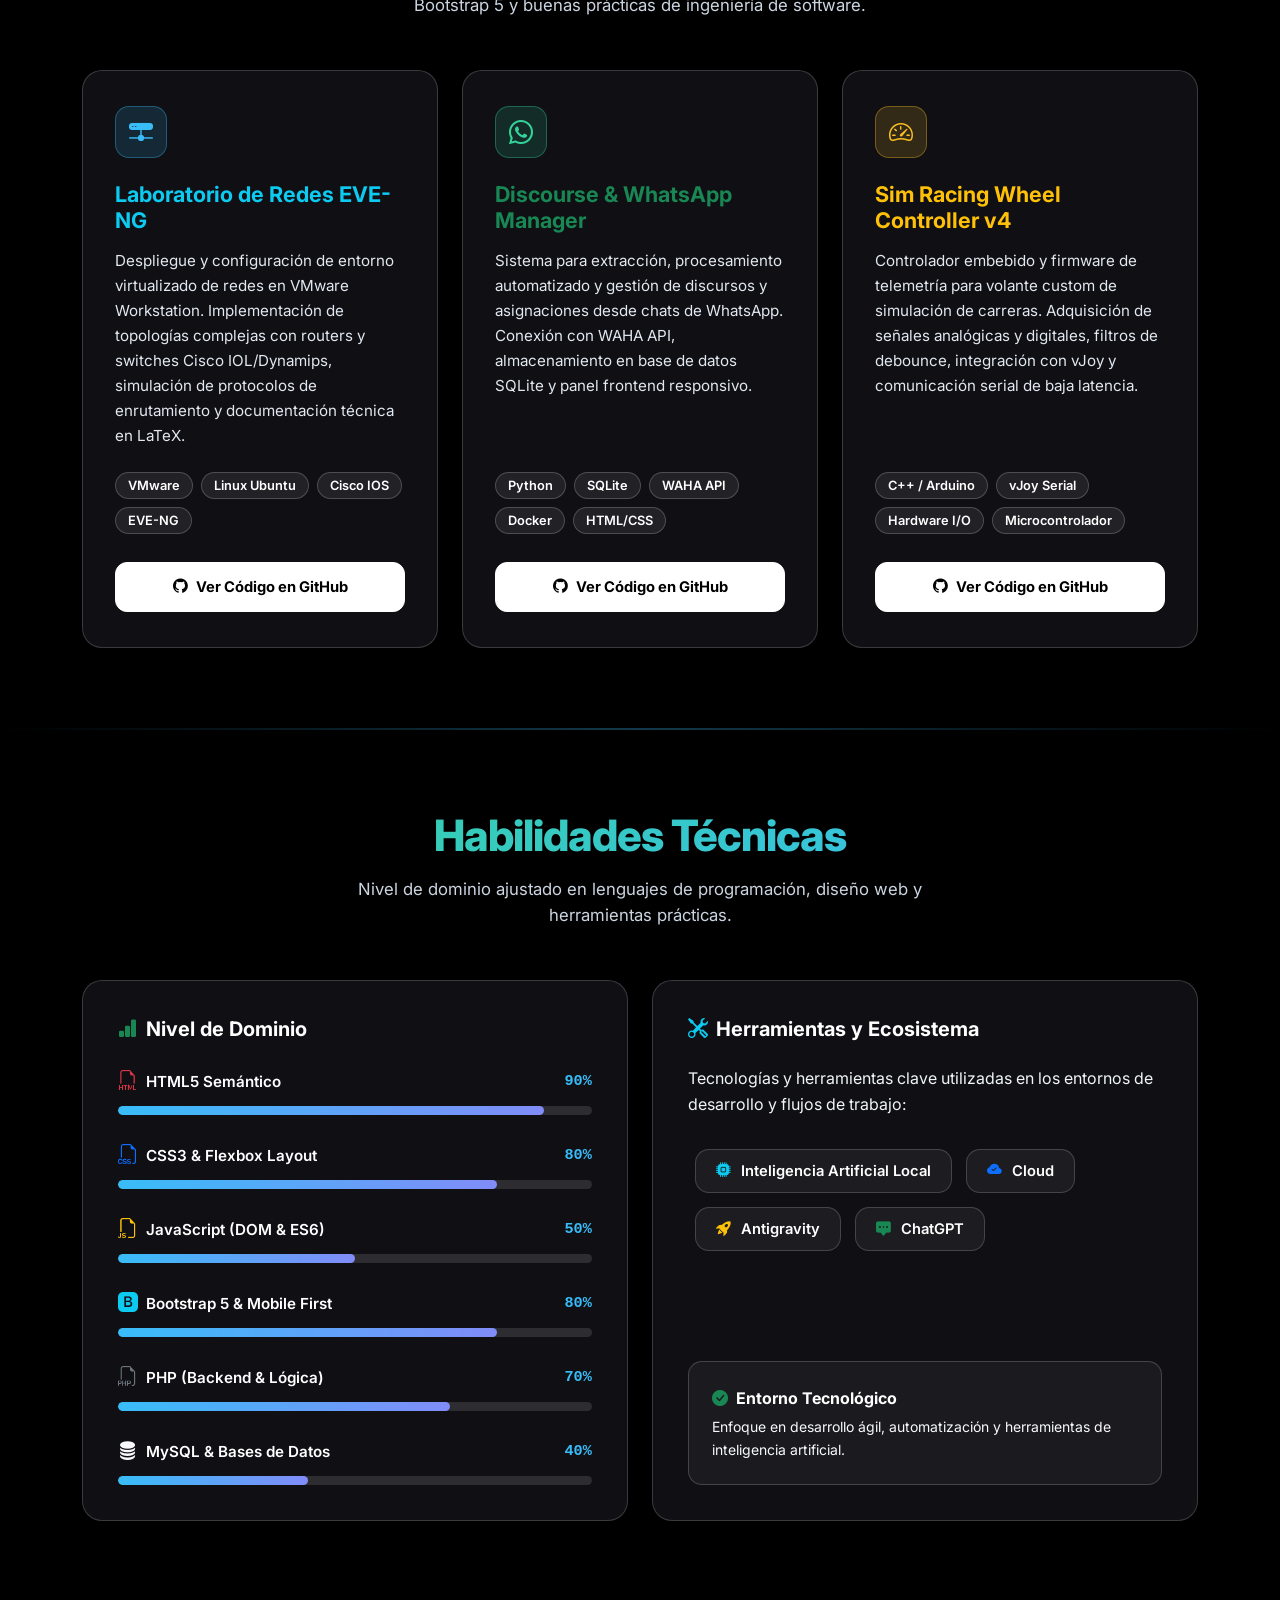
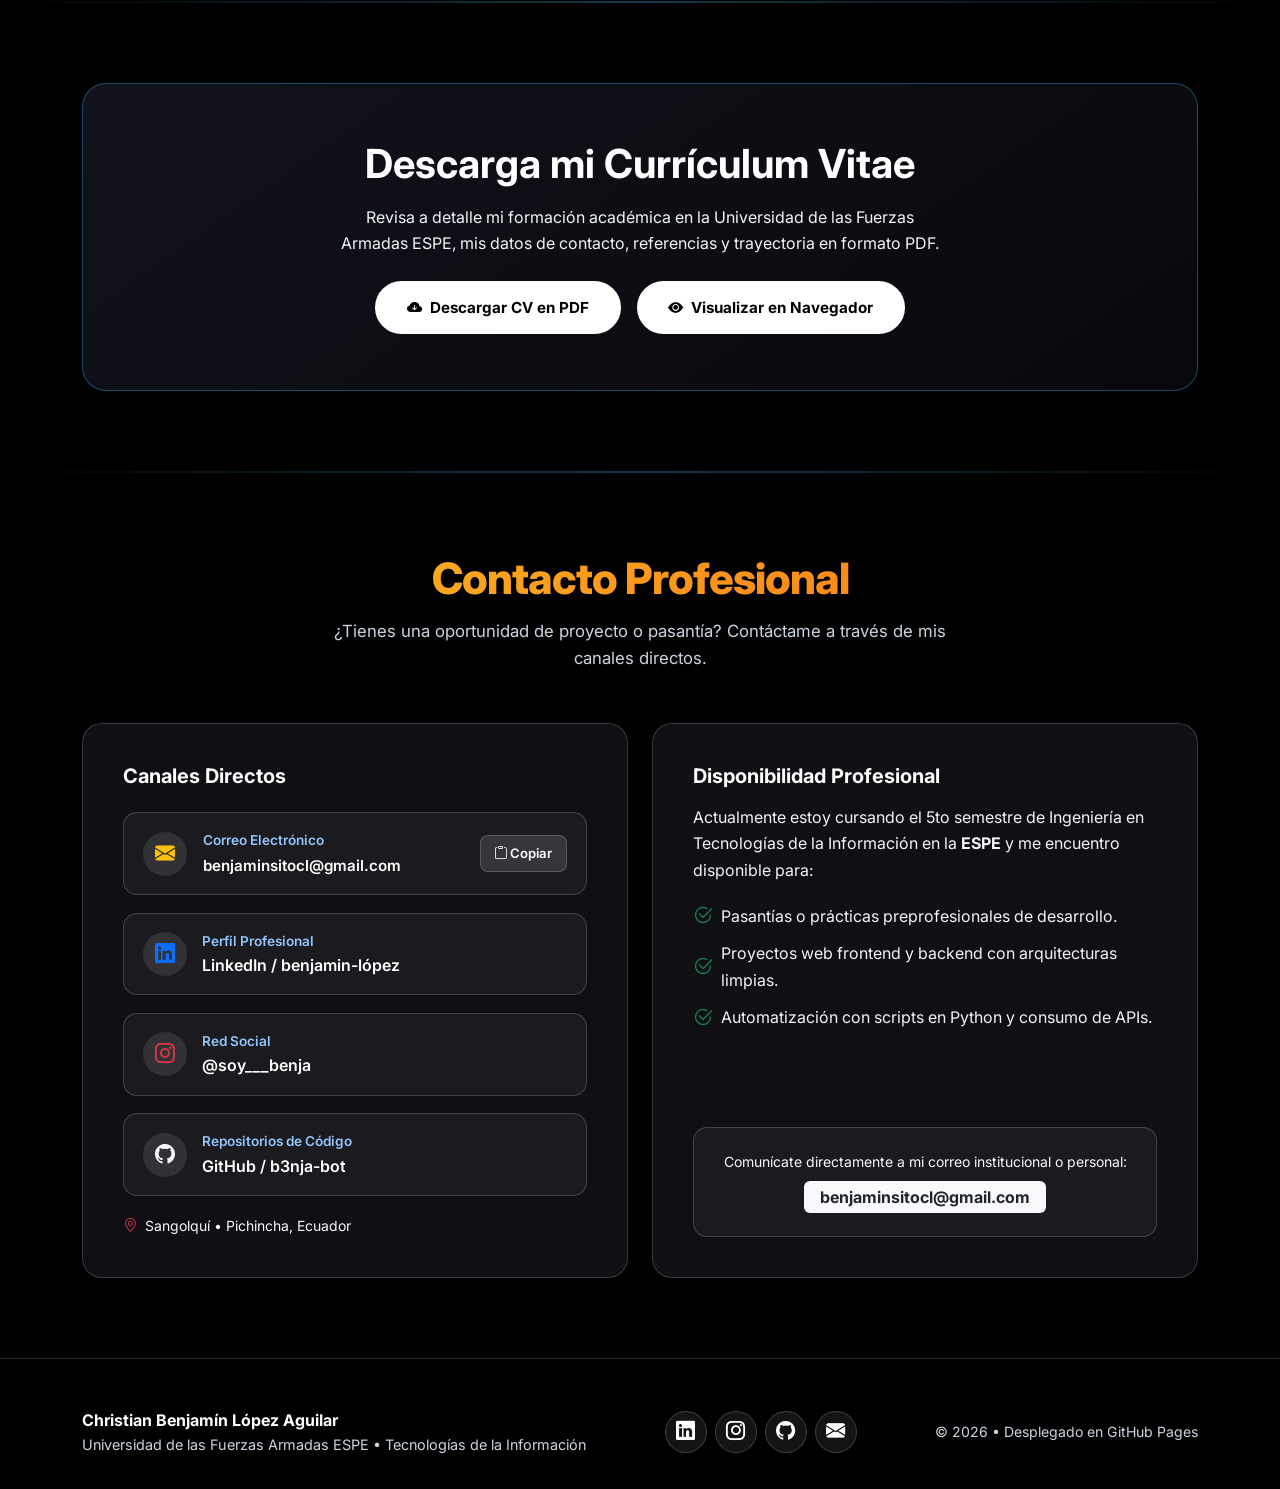
==== commit 23ce295c: "refactor: integrar clases nativas card y badge de Bootstrap 5 y depurar recursos redundantes" ====
--- a/Deber 1/index.html
+++ b/Deber 1/index.html
@@ -33,7 +33,15 @@
     <link rel="stylesheet" href="css/styles.css" />
   </head>
   <body>
+
+
+
+
     <!-- // BARRA DE NAVEGACION // -->
+
+
+
+
     <nav class="navbar navbar-expand-lg navbar-dark fixed-top navbar-samsung">
       <div class="container">
         <a class="navbar-brand-logo" href="#inicio">
@@ -92,7 +100,21 @@
       </div>
     </nav>
 
+
+
+
+
+
+
+
+
+
     <!-- // HERO SECTION // -->
+
+
+
+
+
     <section id="inicio" class="hero-section d-flex align-items-center">
       <div class="container d-flex flex-column align-items-center text-center">
         <!-- Foto de Perfil Circular Profesional desde SRC -->
@@ -143,7 +165,27 @@
 
     <div class="section-divider"></div>
 
+
+
+
+
+
+
+
+
+
+
+
+
+
+
     <!-- // SOBRE MI // -->
+
+
+
+
+
+
     <section id="sobre-mi" class="section-wrapper">
       <div class="container">
         <div class="section-header">
@@ -208,7 +250,25 @@
 
     <div class="section-divider"></div>
 
+
+
+
+
+
+
+
+
+
+
     <!-- // PORTAFOLIO DE PROYECTOS // -->
+
+
+
+
+
+
+
+
     <section id="proyectos" class="section-wrapper">
       <div class="container">
         <div class="section-header">
@@ -226,24 +286,24 @@
         <div class="row g-4">
           <!-- // PROYECTO 1: EVE-NG NETWORKING LAB // -->
           <div class="col-12 col-md-4">
-            <div class="project-card project-card-cyan">
+            <div class="card project-card project-card-cyan">
               <div class="project-icon-wrapper project-icon-cyan">
                 <i class="bi bi-hdd-network-fill"></i>
               </div>
-              <h3 class="project-title text-info">
+              <h3 class="card-title project-title text-info">
                 Laboratorio de Redes EVE-NG
               </h3>
-              <p class="project-desc">
+              <p class="card-text project-desc">
                 Despliegue y configuración de entorno virtualizado de redes en
                 VMware Workstation. Implementación de topologías complejas con
                 routers y switches Cisco IOL/Dynamips, simulación de protocolos
                 de enrutamiento y documentación técnica en LaTeX.
               </p>
               <div class="tech-badge-container">
-                <span class="tech-badge">VMware</span>
-                <span class="tech-badge">Linux Ubuntu</span>
-                <span class="tech-badge">Cisco IOS</span>
-                <span class="tech-badge">EVE-NG</span>
+                <span class="badge tech-badge">VMware</span>
+                <span class="badge tech-badge">Linux Ubuntu</span>
+                <span class="badge tech-badge">Cisco IOS</span>
+                <span class="badge tech-badge">EVE-NG</span>
               </div>
               <a
                 href="https://github.com/b3nja-bot"
@@ -258,25 +318,25 @@
 
           <!-- // PROYECTO 2: DISCOURSE MANAGER // -->
           <div class="col-12 col-md-4">
-            <div class="project-card project-card-emerald">
+            <div class="card project-card project-card-emerald">
               <div class="project-icon-wrapper project-icon-emerald">
                 <i class="bi bi-whatsapp"></i>
               </div>
-              <h3 class="project-title text-success">
+              <h3 class="card-title project-title text-success">
                 Discourse &amp; WhatsApp Manager
               </h3>
-              <p class="project-desc">
+              <p class="card-text project-desc">
                 Sistema para extracción, procesamiento automatizado y gestión de
                 discursos y asignaciones desde chats de WhatsApp. Conexión con
                 WAHA API, almacenamiento en base de datos SQLite y panel
                 frontend responsivo.
               </p>
               <div class="tech-badge-container">
-                <span class="tech-badge">Python</span>
-                <span class="tech-badge">SQLite</span>
-                <span class="tech-badge">WAHA API</span>
-                <span class="tech-badge">Docker</span>
-                <span class="tech-badge">HTML/CSS</span>
+                <span class="badge tech-badge">Python</span>
+                <span class="badge tech-badge">SQLite</span>
+                <span class="badge tech-badge">WAHA API</span>
+                <span class="badge tech-badge">Docker</span>
+                <span class="badge tech-badge">HTML/CSS</span>
               </div>
               <a
                 href="https://github.com/b3nja-bot"
@@ -291,24 +351,24 @@
 
           <!-- // PROYECTO 3: SIM RACING TELEMETRY // -->
           <div class="col-12 col-md-4">
-            <div class="project-card project-card-amber">
+            <div class="card project-card project-card-amber">
               <div class="project-icon-wrapper project-icon-amber">
                 <i class="bi bi-speedometer2"></i>
               </div>
-              <h3 class="project-title text-warning">
+              <h3 class="card-title project-title text-warning">
                 Sim Racing Wheel Controller v4
               </h3>
-              <p class="project-desc">
+              <p class="card-text project-desc">
                 Controlador embebido y firmware de telemetría para volante
                 custom de simulación de carreras. Adquisición de señales
                 analógicas y digitales, filtros de debounce, integración con
                 vJoy y comunicación serial de baja latencia.
               </p>
               <div class="tech-badge-container">
-                <span class="tech-badge">C++ / Arduino</span>
-                <span class="tech-badge">vJoy Serial</span>
-                <span class="tech-badge">Hardware I/O</span>
-                <span class="tech-badge">Microcontrolador</span>
+                <span class="badge tech-badge">C++ / Arduino</span>
+                <span class="badge tech-badge">vJoy Serial</span>
+                <span class="badge tech-badge">Hardware I/O</span>
+                <span class="badge tech-badge">Microcontrolador</span>
               </div>
               <a
                 href="https://github.com/b3nja-bot"
@@ -326,7 +386,28 @@
 
     <div class="section-divider"></div>
 
+
+
+
+
+
+
+
+
+
+
+
+
+
+
     <!-- // HABILIDADES TECNICAS (SKILLS) // -->
+
+
+
+
+
+
+
     <section id="habilidades" class="section-wrapper">
       <div class="container">
         <div class="section-header">
@@ -350,7 +431,13 @@
                 Dominio
               </h3>
 
+
+
+
               <!-- Skill 1: HTML5 (90%) -->
+
+
+
               <div class="skill-item">
                 <div class="skill-info">
                   <span class="skill-name"
@@ -374,7 +461,15 @@
                 </div>
               </div>
 
+
+
+
               <!-- Skill 2: CSS3 / Flexbox (80%) -->
+
+
+
+
+
               <div class="skill-item">
                 <div class="skill-info">
                   <span class="skill-name"
@@ -398,7 +493,12 @@
                 </div>
               </div>
 
+
+
               <!-- Skill 3: JavaScript (50%) -->
+
+
+
               <div class="skill-item">
                 <div class="skill-info">
                   <span class="skill-name"
@@ -422,7 +522,12 @@
                 </div>
               </div>
 
+
+
               <!-- Skill 4: Bootstrap 5 (80%) -->
+
+
+
               <div class="skill-item">
                 <div class="skill-info">
                   <span class="skill-name"
@@ -446,7 +551,15 @@
                 </div>
               </div>
 
+
+
+
               <!-- Skill 5: PHP (70%) -->
+
+
+
+
+              
               <div class="skill-item">
                 <div class="skill-info">
                   <span class="skill-name"
@@ -470,7 +583,15 @@
                 </div>
               </div>
 
+
+
+
               <!-- Skill 6: MySQL (40%) -->
+
+
+
+
+
               <div class="skill-item mb-0">
                 <div class="skill-info">
                   <span class="skill-name"
@@ -496,7 +617,17 @@
             </div>
           </div>
 
+
+
+
+
           <!-- Columna 2: Insignias de Bootstrap y Herramientas -->
+
+
+
+
+
+
           <div class="col-12 col-lg-6">
             <div class="skills-card d-flex flex-column justify-content-between">
               <div>
@@ -514,19 +645,19 @@
 
                 <!-- Solo las 4 herramientas solicitadas -->
                 <div class="d-flex flex-wrap">
-                  <span class="skill-pill"
+                  <span class="badge skill-pill"
                     ><i class="bi bi-cpu-fill text-info"></i> Inteligencia
                     Artificial Local</span
                   >
-                  <span class="skill-pill"
+                  <span class="badge skill-pill"
                     ><i class="bi bi-cloud-check-fill text-primary"></i>
                     Cloud</span
                   >
-                  <span class="skill-pill"
+                  <span class="badge skill-pill"
                     ><i class="bi bi-rocket-takeoff-fill text-warning"></i>
                     Antigravity</span
                   >
-                  <span class="skill-pill"
+                  <span class="badge skill-pill"
                     ><i class="bi bi-chat-square-dots-fill text-success"></i>
                     ChatGPT</span
                   >
@@ -551,7 +682,24 @@
 
     <div class="section-divider"></div>
 
+
+
+
+
+
+
+
+
+
     <!-- // DESCARGA DE CV // -->
+
+
+
+
+
+
+
+
     <section class="section-wrapper">
       <div class="container">
         <div class="cv-banner-card text-center">
@@ -591,7 +739,23 @@
 
     <div class="section-divider"></div>
 
+
+
+
+
+
+
+
+
+
     <!-- // CONTACTO Y REDES // -->
+
+
+
+
+
+
+
     <section id="contacto" class="section-wrapper">
       <div class="container">
         <div class="section-header">
@@ -746,7 +910,25 @@
       </div>
     </section>
 
+
+
+
+
+
+
+
+
+
     <!-- // FOOTER // -->
+
+
+
+
+
+
+
+
+    
     <footer class="footer-samsung">
       <div class="container">
         <div
--- a/Deber 1/css/styles.css
+++ b/Deber 1/css/styles.css
@@ -1,9 +1,3 @@
-/* ==========================================================================
-   PORTAFOLIO PROFESIONAL - BENJAMÍN LÓPEZ
-   ESTILO: SAMSUNG DARK CON ALTA LEGIBILIDAD Y CONTRASTE
-   TECNOLOGÍAS: HTML5, CSS3, BOOTSTRAP 5, JAVASCRIPT
-   ========================================================================== */
-
 /* // VARIABLES GLOBALES Y PALETA DE COLORES // */
 :root {
   --bg-main: #000000;
@@ -26,6 +20,11 @@
   --transition-smooth: all 0.3s cubic-bezier(0.16, 1, 0.3, 1);
 }
 
+
+
+
+
+
 /* // RESET Y ESTILOS BASE // */
 * {
   margin: 0;
@@ -52,6 +51,12 @@
   -webkit-font-smoothing: antialiased;
 }
 
+
+
+
+
+
+
 /* // TITULOS Y DEGRADADOS DE COLOR // */
 .text-gradient-hero {
   background: linear-gradient(135deg, #ffffff 0%, #38bdf8 60%, #c084fc 100%);
@@ -82,6 +87,12 @@
   -webkit-background-clip: text;
   -webkit-text-fill-color: transparent;
 }
+
+
+
+
+
+
 
 /* // BARRA DE NAVEGACION // */
 .navbar-samsung {
@@ -138,6 +149,16 @@
 .navbar-toggler-custom .navbar-toggler-icon {
   filter: brightness(0) invert(1);
 }
+
+
+
+
+
+
+
+
+
+
 
 /* // HERO SECTION // */
 .hero-section {
@@ -199,6 +220,15 @@
   margin-bottom: 1.5rem;
 }
 
+
+
+
+
+
+
+
+
+
 /* // BOTONES SAMSUNG // */
 .btn-samsung-primary {
   background-color: #ffffff;
@@ -224,6 +254,12 @@
   transform: translateY(-2px);
 }
 
+
+
+
+
+
+
 /* // SECCIONES COMUNES // */
 .section-wrapper {
   padding: 5rem 0;
@@ -256,6 +292,16 @@
   line-height: 1.6;
 }
 
+
+
+
+
+
+
+
+
+
+
 /* // SOBRE MI // */
 .about-card {
   background-color: var(--bg-surface-1);
@@ -277,7 +323,17 @@
   padding: 1.4rem;
 }
 
+
+
+
+
+
+
+
+
+
 /* // TARJETAS DE PROYECTOS // */
+.card.project-card,
 .project-card {
   background-color: var(--bg-surface-1);
   border: 1px solid var(--border-subtle);
@@ -369,6 +425,7 @@
   margin-bottom: 1.75rem;
 }
 
+.badge.tech-badge,
 .tech-badge {
   background-color: rgba(255, 255, 255, 0.08);
   border: 1px solid rgba(255, 255, 255, 0.2);
@@ -377,6 +434,7 @@
   font-weight: 600;
   padding: 0.3rem 0.75rem;
   border-radius: 9999px;
+  line-height: normal;
 }
 
 .btn-project-code {
@@ -402,6 +460,19 @@
   transform: translateY(-2px);
 }
 
+
+
+
+
+
+
+
+
+
+
+
+
+
 /* // HABILIDADES TECNICAS // */
 .skills-card {
   background-color: var(--bg-surface-1);
@@ -455,6 +526,7 @@
   border-radius: 9999px;
 }
 
+.badge.skill-pill,
 .skill-pill {
   background: rgba(255, 255, 255, 0.06);
   border: 1px solid var(--border-subtle);
@@ -468,13 +540,23 @@
   gap: 0.6rem;
   margin: 0.45rem;
   transition: var(--transition-smooth);
-}
-
+  line-height: normal;
+}
+
+.badge.skill-pill:hover,
 .skill-pill:hover {
   background: rgba(56, 189, 248, 0.2);
   border-color: var(--accent-cyan);
   transform: translateY(-2px);
 }
+
+
+
+
+
+
+
+
 
 /* // DESCARGA DE CV // */
 .cv-banner-card {
@@ -487,6 +569,13 @@
   box-shadow: 0 20px 50px rgba(0, 0, 0, 0.9);
 }
 
+
+
+
+
+
+
+
 /* // CONTACTO Y FOOTER // */
 .contact-card {
   background-color: var(--bg-surface-1);
@@ -560,6 +649,14 @@
   background: #ffffff;
   color: #000000;
 }
+
+
+
+
+
+
+
+
 
 /* Footer de Alto Contraste */
 .footer-samsung {
@@ -600,6 +697,16 @@
   border-color: #ffffff;
   transform: translateY(-3px);
 }
+
+
+
+
+
+
+
+
+
+
 
 /* // RESPONSIVE MOBILE FIRST // */
 @media (max-width: 767.98px) {
